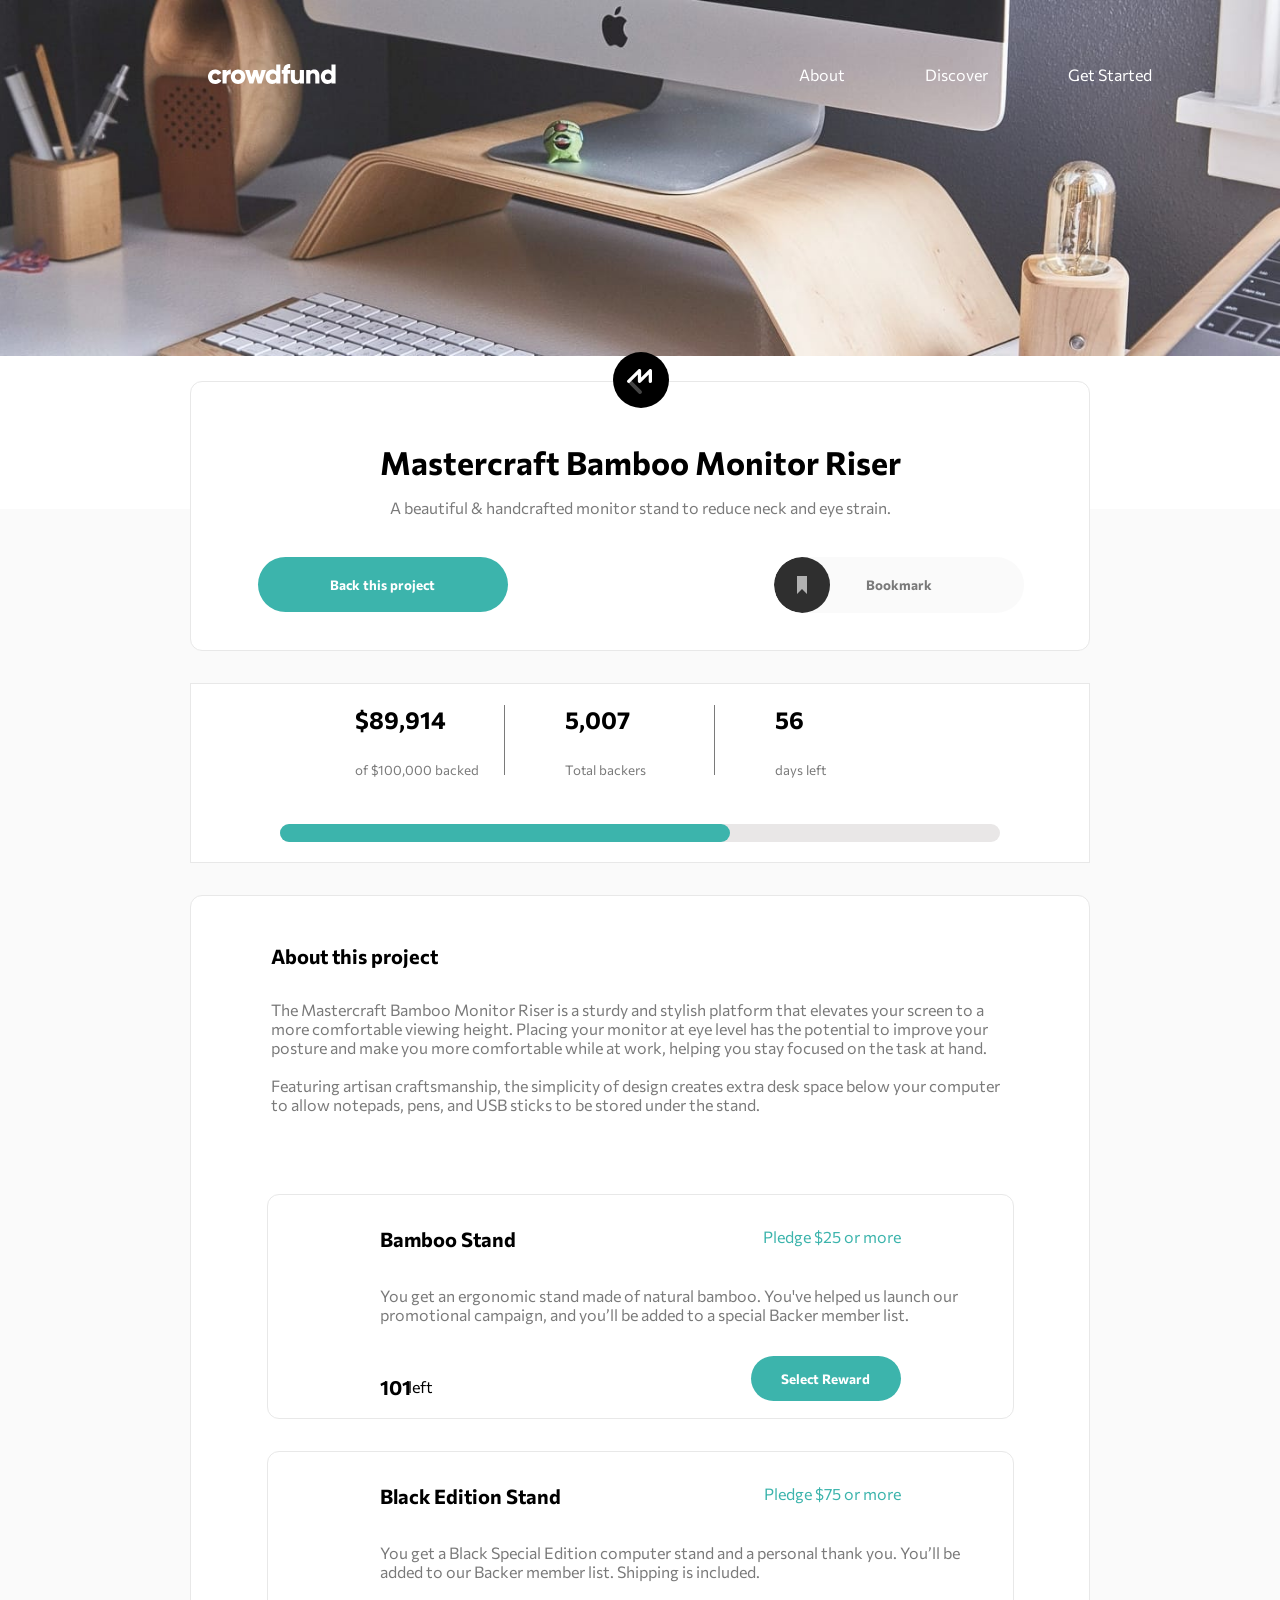
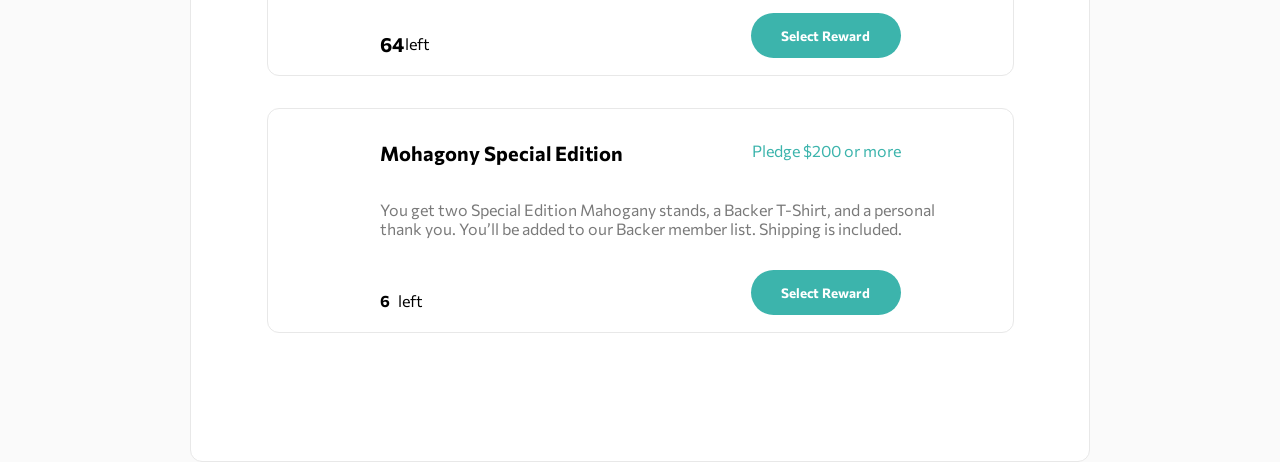
==== index.html @ b6f15d2f "update" ====
<!DOCTYPE html>
<html lang="en">
	<head>
		<meta charset="UTF-8" />
		<meta charset="UTF-8" />
		<meta http-equiv="X-UA-Compatible" content="IE=edge" />
		<meta name="viewport" content="width=device-width, initial-scale=1.0" />
		<link rel="stylesheet" href="style.css" />
		<link rel="preconnect" href="https://fonts.googleapis.com" />
		<link rel="preconnect" href="https://fonts.gstatic.com" crossorigin />
		<link
			href="https://fonts.googleapis.com/css2?family=Commissioner:wght@400;500;700&family=Dancing+Script&family=Epilogue:wght@100;500;700&family=Fraunces:opsz,wght@9..144,700&family=Great+Vibes&family=Josefin+Sans:wght@300;400;600&family=Kumbh+Sans:wght@400;700&family=Libre+Franklin:wght@300;600;700&family=Montserrat:wght@500;700&family=Open+Sans:ital,wght@1,300&family=Outfit:wght@400;700&family=Overpass:wght@400;700&family=Playfair+Display&family=Quicksand:wght@300&family=Space+Grotesk:wght@300;500&display=swap"
			rel="stylesheet"
		/>
		<link
			rel="icon"
			type="image/png"
			sizes="32x32"
			href="./images/favicon-32x32.png"
		/>

		<title>Frontend Mentor | Crowdfunding product page</title>

		<!-- Feel free to remove these styles or customise in your own stylesheet 👍 -->
		<style>
			.attribution {
				font-size: 11px;
				text-align: center;
			}
			.attribution a {
				color: hsl(228, 45%, 44%);
			}
		</style>
	</head>
	<body>
		<header>
			<nav>
				<img src="images/logo.svg" alt="logo" />
				<ul>
					<li><a href="#about">About</a></li>
					<li><a href="#">Discover</a></li>
					<li><a href="#">Get Started</a></li>
				</ul>
			</nav>
		</header>
		<main class="container">
			<div class="topsquare">
				<div class="logo"></div>
				<h1>Mastercraft Bamboo Monitor Riser</h1>
				<p>
					A beautiful & handcrafted monitor stand to reduce neck and
					eye strain.
				</p>
				<div class="buttonstop">
					<input
						type="button"
						value="Back this project"
						class="topbtn"
					/>

					<span class="bookmarklogo"></span
					><input type="button" value="Bookmark" class="bookmark" />
				</div>
			</div>
			<div class="middlesquare">
				<div class="values">
					<h2 class="valueBacked">$89,914</h2>
					<p class="subvalue"><sub>of $100,000 backed</sub></p>
					<br />
					<h2 class="totalBackers">5,007</h2>
					<p class="totalsub"><sub>Total backers</sub></p>
					<br />
					<h2 class="daysLeft">56</h2>
					<p class="subdays"><sub>days left</sub></p>
					<br />
				</div>
				<div class="bar">
					<div class="progess"></div>
				</div>
			</div>
			<div class="mainbottom">
				<div class="aboutcl" id="about">
					<h3>About this project</h3>
					<p>
						The Mastercraft Bamboo Monitor Riser is a sturdy and
						stylish platform that elevates your screen to a more
						comfortable viewing height. Placing your monitor at eye
						level has the potential to improve your posture and make
						you more comfortable while at work, helping you stay
						focused on the task at hand.
					</p>
					<br />
					<p>
						Featuring artisan craftsmanship, the simplicity of
						design creates extra desk space below your computer to
						allow notepads, pens, and USB sticks to be stored under
						the stand.
					</p>
				</div>
				<div class="standblocks">
					<div class="bambo">
						<div class="navbambo">
							<h3>Bamboo Stand</h3>
							<p class="pledge">Pledge $25 or more</p>
						</div>
						<br />
						<div class="bambocontent">
							<p>
								You get an ergonomic stand made of natural
								bamboo. You've helped us launch our promotional
								campaign, and you’ll be added to a special
								Backer member list.
							</p>
						</div>
						<div class="bambolower">
							<p class="bamboNumber">101</p>
							<span>left</span>
							<input
								type="button"
								value="Select Reward"
								class="bamboBtn"
								id="bambobtn"
								
							/>
						</div>
					
					</div>
					<div class="blackedition">
						<div class="blacknav">
							<h3>Black Edition Stand</h3>
							<p class="pledge">Pledge $75 or more</p>
						</div>
						<br />
						<div class="blackcontent">
							<p>
								You get a Black Special Edition computer stand
								and a personal thank you. You’ll be added to our
								Backer member list. Shipping is included.
							</p>
						</div>
						<div class="blackinp">
							<p class="blackeditionNumber">64</p>
							<span>left</span>
							<input
								type="button"
								value="Select Reward"
								class="blackeditionBtn"
								id="blackbtn"
							/>
						</div>
					</div>
					<div class="mahoganyspecial">
						<div class="mohognaynav">
							<h3>Mohagony Special Edition</h3>
							<p class="pledge">Pledge $200 or more</p>
						</div>
						<br />
						<div class="mohganycontent">
							<p>
								You get two Special Edition Mahogany stands, a
								Backer T-Shirt, and a personal thank you. You’ll
								be added to our Backer member list. Shipping is
								included.
							</p>
						</div>
						<div class="mohahanynmb">
							<p class="mahoganyNumber">6</p>
							<span>left</span>
							<input
								type="button"
								value="Select Reward"
								class="mahoganyBtn"
								id="mohabtn"
							/>
						</div>
					</div>
				</div>
			</div>
		</main>
		<!-- Modal slection -->
		<div class="backthis">
			<div class="navback">
				<h3>Back this project</h3>
				<div class="closemodal"></div>
				<p>
					Back this project Want to support us in bringing Mastercraft
					Bamboo Monitor Riser out in the world?
				</p>
			</div>
			<form action="#">
			<div class="modal">
				<div class="noreward">
					<label for="noreward">
						<input type="checkbox" name="noreward" id="noreward" onclick="openInputs(this)"/>
						Pledge with no reward
					</label>
					<p>
						Choose to support us without a reward if you simply
						believe in our project. As a backer, you will be signed
						up to receive product updates via email.
					</p>
					<div class="lowerno">
						<p>Enter your pledge</p>
						<input
							type="text"
							class="pledgeLower"
							placeholder="$"
							
						/>
						<input
							type="button"
							value="Continue"
							class="continue"
						/>
						
					</div>
					<p class="errNo"></p>
					</div>
				<div class="bambostand" >
					<div class="topb">
						<label for="bambo">
							<input
								type="checkbox"
								name="bambo"
								id="bambo"
								onclick="openInputs(this)"
							/>Bamboo Stand
							<span class="pledgemodal"> Pledge $25 or more</span>
						</label>
						<p class="bamboNumberModal">101</p>
						<span>left</span>
					</div>
					<p class="bmb">
						You get an ergonomic stand made of natural bamboo.
						You've helped us launch our promotional campaign, and
						you’ll be added to a special Backer member list.
					</p>
					<div class="bamboinpmodal">
						<p>Enter your pledge</p>
						<input
							type="text"
							class="pledgeBambo"
							placeholder="$"
						/>
						<input
							type="button"
							value="Continue"
							class="continue"
						/>
					</div>
					<p class="errBambo"></p>
				</div>
				<div class="blackedit">
					<div class="topblack">
						<label for="black">
							<input
								type="checkbox"
								name="black"
								id="black"
								onclick="openInputs(this)"
							/>Black Edition Stand
							<span class="pledgemodal"> Pledge $75 or more</span>
						</label>
						<p class="blackeditionNumberModal">64</p>
						<span>left</span>
					</div>
					<p class="spc">
						You get a Black Special Edition computer stand and a
						personal thank you. You’ll be added to our Backer member
						list. Shipping is included.
					</p>

					<div class="inpblackmodal">
						<hr>
						<p>Enter your pledge</p>
						<input
							type="text"
							class="pledgeBlack"
							placeholder="$"
						
							
						/>
						<input
							type="button"
							value="Continue"
							class="continue"
						/>
					</div>
					<p class="errBlack"></p>
				</div>
				<div class="mahoganymodal" id="scrollmhg">
					<div class="mahoganytop">
						<label for="mahogany">
							
							<input
								type="checkbox"
								name="mahogany"
								id="mahogany"
								onclick="openInputs(this)"
							/>Mohagony Special Edition
							<span class="pledgemodal">
								Pledge $200 or more</span
							>
						</label>
						<p class="mahoganModalNumber" >6</p>
						<span>left</span>
					</div>
					<p class="mhm">
						You get two Special Edition Mahogany stands, a Backer
						T-Shirt, and a personal thank you. You’ll be added to
						our Backer member list. Shipping is included.
					</p>
					<div class="inpmohagony" >
						<p>Enter your pledge</p>
						<input
							type="text"
							class="pledgeMohagony"
							placeholder="$"
							
						/>
						<input
							type="button"
							value="Continue"
							class="continue"
						/>
					</div>
					<p class="erorMoha"></p>
					</form>
				</div>
			</div>
		</div>
		<!-- success modal -->
		<div class="mainthanks">
			<div class="imgthanks"></div>
			<div class="content">
				<h3>Thanks for your support!</h3>
				<p>Your pledge brings us one step closer to
					sharing Mastercraft Bamboo Monitor Riser worldwide. You will get an
					email once our campaign is completed.</p>
				<input type="button" value="Got It" class="gotIt">
			</div>

		<script src="script.js"></script>
	</body>
</html>
---- style.css ----
* {
	box-sizing: border-box;
	padding: 0;
	margin: 0;
	font-family: "Commissioner", sans-serif;
}
body {
	font-size: 16px;
}
html {
	scroll-behavior: smooth;
}
header {
	background-image: url(images/image-hero-desktop.jpg);
	background-size: contain;
	background-repeat: no-repeat;
	height: 56.6vh;
	width: 100%;
}
nav {
	display: flex;
	align-items: center;
	justify-content: space-between;
}
nav ul {
	display: flex;
	margin-right: 3rem;
	list-style-type: none;
}
nav img {
	padding: 4rem 13rem;
}
nav a {
	text-decoration: none;
	margin-right: 5rem;
	text-decoration: none;
	color: hsl(0, 100%, 100%);
}
.container {
	display: flex;
	flex-direction: column;
	align-items: center;
	justify-content: center;
	width: 100%;
	height: 100%;
	background-color: hsl(0, 0%, 98%);
}
.topsquare {
	width: 100vh;
	height: 30vh;
	background-color: hsl(0, 100%, 100%);
	margin-top: -8rem;
	border-radius: 12px;
	text-align: center;
	border: 1px solid hsl(0, 0%, 91%);
}
.topsquare h1 {
	margin-top: 2rem;
}
.topsquare p {
	color: hsl(0, 0%, 48%);
	margin-top: 1rem;
}
.logo {
	background: url(images/logo-mastercraft.svg) no-repeat center center;
	height: 60px;
	width: 100vh;
	margin-top: -2rem;
}
.buttonstop {
	display: flex;
	align-items: center;
	justify-content: space-around;
	height: 15vh;
	width: 100vh;
}
.topbtn {
	width: 250px;
	height: 55px;
	border-radius: 300px;
	background-color: hsl(176, 50%, 47%);
	color: hsl(0, 100%, 100%);
	border: none;
	font-weight: 700;
	cursor: pointer;
}
.bookmark {
	background-image: url(images/icon-bookmark.svg);
	background-repeat: no-repeat;
	width: 250px;
	height: 56px;
	border-radius: 300px;
	color: hsl(0, 0%, 48%);
	background-color: hsl(0, 0%, 98%);
	border: none;
	cursor: pointer;
	font-weight: 700;
}
.middlesquare {
	display: flex;
	align-items: center;
	justify-content: center;
	flex-direction: column;
	width: 100vh;
	height: 20vh;
	margin-top: 2rem;
	background-color: hsl(0, 100%, 100%);
	border: 1px solid hsl(0, 0%, 91%);
}
.values {
	display: grid;
	grid-template-columns: repeat(3, 1fr);
	grid-template-rows: repeat(2, 1fr);
	grid-column-gap: 60px;
}
.valueBacked {
	grid-area: 1 / 1 / 2 / 2;
	border-right: 1px solid hsl(0, 0%, 48%);
	height: 50px;
	width: 150px;
}
.subvalue {
	grid-area: 2 / 1 / 3 / 2;
	border-right: 1px solid hsl(0, 0%, 48%);
	height: 20px;
	width: 150px;
}
.totalBackers {
	grid-area: 1 / 2 / 2 / 3;
	border-right: 1px solid hsl(0, 0%, 48%);
	height: 50px;
	width: 150px;
}
.daysLeft {
	grid-area: 1 / 3 / 2 / 4;
	height: 20px;
	width: 150px;
}
.totalsub {
	grid-area: 2 / 2 / 3 / 3;
	border-right: 1px solid hsl(0, 0%, 48%);
	height: 20px;
	width: 150px;
}
.subdays {
	grid-area: 2 / 3 / 3 / 4;
}
.middlesquare h2 {
	font-weight: 700;
}
.middlesquare p {
	color: hsl(0, 0%, 48%);
	font-size: 400;
}
.bar {
	width: 80vh;
	background-color: hsl(0, 4%, 91%);
	height: 2vh;
	border-radius: 50px;
}
.progess {
	width: 50vh;
	height: 2vh;
	background-color: hsl(176, 50%, 47%);
	border-radius: 50px;
}

.mainbottom {
	width: 100vh;
	height: 100%;
	background-color: hsl(0, 100%, 100%);
	margin-top: 2rem;
	border-radius: 12px;
	border: 1px solid hsl(0, 0%, 91%);
	padding: 3rem 5rem;
}
.mainbottom h3 {
	font-weight: 700;
	margin-bottom: 2rem;
	font-size: 20px;
}
.aboutcl p {
	color: hsl(0, 0%, 48%);
}
.standblocks {
	display: flex;

	align-items: center;
	justify-content: center;
	flex-direction: column;
	padding: 5rem;
}
.pledge {
	color: hsl(176, 50%, 47%);
}
.navbambo {
	display: flex;
	flex-direction: row;
	align-content: center;
	justify-content: space-between;
	padding: 2rem 7rem;
	margin-bottom: -3rem;
}
.bambo {
	display: flex;
	flex-direction: column;
	border: 1px solid hsl(0, 0%, 91%);
	width: 83vh;
	height: 25vh;
	border-radius: 12px;
}
.bambocontent p:nth-child(1) {
	color: hsl(0, 0%, 48%);
}
.bambocontent {
	display: flex;
	align-items: center;
	justify-content: center;
	width: 80%;
	margin-left: 7rem;
}
.bambolower {
	display: flex;
	flex-direction: row;
	align-content: center;
	align-items: center;
	justify-content: space-between;
	padding: 2rem 7rem;
}
.bamboNumber,
.blackeditionNumber,
.blackeditionNumberModal,
.mahoganyNumberM,
.bamboNumberModal {
	font-size: 20px;
	font-weight: 700;
}
.bamboBtn {
	width: 150px;
	height: 45px;
	border-radius: 300px;
	background-color: hsl(176, 50%, 47%);
	color: hsl(0, 100%, 100%);
	border: none;
	font-weight: 700;
	cursor: pointer;
	margin-bottom: 1rem;
}
.bambo span {
	font-weight: 400;
	margin-left: -20rem;
}
.blackedition {
	display: flex;
	flex-direction: column;
	border: 1px solid hsl(0, 0%, 91%);
	width: 83vh;
	height: 25vh;
	border-radius: 12px;
	margin-top: 2rem;
}
.blacknav {
	display: flex;
	flex-direction: row;
	align-content: center;
	justify-content: space-between;
	padding: 2rem 7rem;
	margin-bottom: -3rem;
}
.blackcontent {
	display: flex;
	align-items: center;
	justify-content: center;
	align-content: center;
	width: 80%;
	margin-left: 7rem;
}
.blackcontent p:nth-child(1) {
	color: hsl(0, 0%, 48%);
}
.blackinp {
	display: flex;
	flex-direction: row;
	align-content: center;
	align-items: center;
	justify-content: space-between;
	padding: 2rem 7rem;
}
.blackinp span {
	margin-left: -20rem;
}
.blackeditionBtn {
	width: 150px;
	height: 45px;
	border-radius: 300px;
	background-color: hsl(176, 50%, 47%);
	color: hsl(0, 100%, 100%);
	border: none;
	font-weight: 700;
	cursor: pointer;
	margin-bottom: 1rem;
}
.mahoganyspecial {
	display: flex;
	flex-direction: column;
	border: 1px solid hsl(0, 0%, 91%);
	width: 83vh;
	height: 25vh;
	border-radius: 12px;
	margin-top: 2rem;
}
.mohognaynav {
	display: flex;
	flex-direction: row;
	align-content: center;
	justify-content: space-between;
	padding: 2rem 7rem;
	margin-bottom: -3rem;
}
.mohganycontent {
	display: flex;
	align-items: center;
	justify-content: center;
	align-content: center;
	width: 80%;
	margin-left: 7rem;
}
.mohganycontent p:nth-child(1) {
	color: hsl(0, 0%, 48%);
}
.mohahanynmb {
	display: flex;
	flex-direction: row;
	align-content: center;
	align-items: center;
	justify-content: space-between;
	padding: 2rem 7rem;
}
.mahoganyBtn {
	width: 150px;
	height: 45px;
	border-radius: 300px;
	background-color: hsl(176, 50%, 47%);
	color: hsl(0, 100%, 100%);
	border: none;
	font-weight: 700;
	cursor: pointer;
	margin-bottom: 1rem;
}
.mohahanynmb span {
	margin-left: -20rem;
}
/* MODAL SECTION */
.backthis {
	position: fixed;
	top: 10vh;
	left: 25%;
	width: 100vh;
	height: 80vh;
	margin: 0;
	padding: 3rem 1.5rem;
	overflow-y: scroll;
	outline: none;
	border: none;
	box-shadow: 0 0 3rem rgb(0 0 0 / 50%);
	z-index: 3;
	overflow-x: hidden;
	background-color: hsl(0, 100%, 100%);
	scrollbar-width: none;
	visibility: hidden;
	transform: scaleY(0);
	transition: 0.5s ease-in-out;
	border-radius: 20px;
}
.active {
	transform: scaleY(1);
	transition: 0.5s ease-in-out;
}

.backthis::-webkit-scrollbar {
	display: none;
}
.navback {
	display: flex;
	flex-direction: row;
	align-content: center;
	justify-content: space-between;
	flex-wrap: wrap;
	width: 100vh;
	padding: 2rem 5rem;
}
.navback p {
	color: hsl(0, 0%, 48%);
	margin-top: 1rem;
	font-size: 15px;
}
.closemodal {
	background-image: url(images/icon-close-modal.svg);
	background-repeat: no-repeat;
	width: 23px;
	background-size: contain;
	cursor: pointer;
	margin-top: -4rem;
	margin-right: -1rem;
}
.modal {
	display: flex;
	justify-content: center;
	align-items: center;
	flex-direction: column;
}
.noreward {
	display: flex;
	flex-direction: column;
	border: 1px solid hsl(0, 0%, 91%);
	width: 83vh;
	height: 23vh;
	border-radius: 12px;
	margin-top: 2rem;
	padding: 2rem 5rem;
}
.noreward label {
	cursor: pointer;
	color: hsl(0, 0%, 0%);
	font-weight: 700;
}
.noreward label:hover {
	color: hsl(176, 50%, 47%);
}
.noreward input[type="checkbox"]:hover {
	border: 1px solid hsl(176, 50%, 47%);
}
.noreward input[type="checkbox"] {
	width: 25px;
	height: 25px;
	margin-right: 3rem;
	margin-left: -3rem;
	background-color: white;
	border-radius: 50%;
	vertical-align: middle;
	border: 1px solid #ddd;
	appearance: none;
	-webkit-appearance: none;
	outline: none;
	cursor: pointer;
}
.noreward input[type="checkbox"]:checked {
	background-color: hsl(176, 50%, 47%);
	border: 6px solid hsl(0, 100%, 100%);
	outline: 1px solid hsl(0, 0%, 91%);
}
.noreward p {
	margin-left: 1.7rem;
	color: hsl(0, 0%, 48%);
	margin-top: 1rem;
	margin-bottom: 1rem;
}
.noreward input.continue {
	width: 150px;
	height: 45px;
	border-radius: 300px;
	background-color: hsl(176, 50%, 47%);
	color: hsl(0, 100%, 100%);
	border: none;
	font-weight: 700;
	cursor: pointer;
}
.bambostand {
	display: flex;
	flex-direction: column;
	border: 1px solid hsl(0, 0%, 91%);
	width: 83vh;
	height: 20vh;
	border-radius: 12px;
	margin-top: 2rem;
	animation-name: slide;
	animation-delay: 0.5s;
	animation-timing-function: ease-out;
}
.bmb {
	margin-left: 9rem;
	margin-right: 3rem;
}

.lowerno {
	display: none;
	align-items: center;
	justify-content: space-around;
	border-top: 1px solid hsl(0, 0%, 91%);
	margin-left: -5rem;
	margin-right: -5rem;
}
.bambostand label {
	cursor: pointer;
	color: hsl(0, 0%, 0%);
	font-weight: 700;
	margin-right: 11rem;
}
.bambostand label:hover {
	color: hsl(176, 50%, 47%);
}
.bambostand input[type="checkbox"]:hover {
	border: 1px solid hsl(176, 50%, 47%);
}
.bambostand input[type="checkbox"] {
	width: 25px;
	height: 25px;
	margin-right: 3rem;
	margin-left: -3rem;
	background-color: white;
	border-radius: 50%;
	vertical-align: middle;
	border: 1px solid #ddd;
	appearance: none;
	-webkit-appearance: none;
	outline: none;
	cursor: pointer;
}
.bambostand input[type="checkbox"]:checked {
	background-color: hsl(176, 50%, 47%);
	border: 6px solid hsl(0, 100%, 100%);
	outline: 1px solid hsl(0, 0%, 91%);
}

.topb {
	display: flex;
	flex-direction: row;
	margin-bottom: 2rem;
	margin-left: 7rem;
	margin-top: 2rem;
}
.lowerbambo {
	display: flex;
	align-items: center;
	justify-content: space-around;
	border-top: 1px solid hsl(0, 0%, 91%);
	margin-left: -5rem;
	margin-right: -5rem;
}
.lowerbambo span {
	margin-left: -15rem;
}
.lowerbambo p {
}
.bambocon {
	color: hsl(0, 0%, 48%);
	margin-left: 1.5rem;
	margin-bottom: 1rem;
}
.pledgebambo {
	width: 50px;
	height: 45px;
}
.selectLowerBambo {
	width: 150px;
	height: 45px;
	border-radius: 300px;
	background-color: hsl(176, 50%, 47%);
	color: hsl(0, 100%, 100%);
	border: none;
	font-weight: 700;
	cursor: pointer;
	margin-top: 1rem;
	margin-right: -6rem;
}
.pledgemodal {
	color: hsl(176, 50%, 47%);
	margin-left: 3rem;
}
.bamboinpmodal {
	display: none;
	align-items: center;
	justify-content: space-between;
	margin-top: 1rem;
	padding: 1rem 2rem;
	border-top: 1px solid hsl(0, 0%, 91%);
	transition: 0.5s ease-in-out;
}
.continue {
	width: 130px;
	height: 45px;
	border-radius: 300px;
	background-color: hsl(176, 50%, 47%);
	color: hsl(0, 100%, 100%);
	border: none;
	font-weight: 700;
	cursor: pointer;
}
.pledgeBambo {
	width: 110px;
	height: 45px;
	border-radius: 300px;
	color: hsl(0, 0%, 0%);
	border: 1px solid hsl(0, 0%, 91%);
	margin-right: -20rem;
	font-weight: 700;
	cursor: pointer;
	padding-left: 1rem;
}
.pledgeBambo::placeholder {
	padding-left: 1rem;
}
.blackedit {
	display: flex;
	flex-direction: column;
	border: 1px solid hsl(0, 0%, 91%);
	width: 83vh;
	height: 20vh;
	border-radius: 12px;
	margin-top: 2rem;
}
.spc {
	margin-left: 9rem;
	margin-right: 6rem;
}
.topblack {
	display: flex;
	flex-direction: row;
	margin-bottom: 2rem;
	margin-left: 7rem;
	margin-top: 2rem;
}
.blackedit label {
	cursor: pointer;
	color: hsl(0, 0%, 0%);
	font-weight: 700;
	margin-right: 11rem;
}
.blackedit label:hover {
	color: hsl(176, 50%, 47%);
}
.blackedit input[type="checkbox"]:hover {
	border: 1px solid hsl(176, 50%, 47%);
}
.blackedit input[type="checkbox"] {
	width: 25px;
	height: 25px;
	margin-right: 3rem;
	margin-left: -3rem;
	background-color: white;
	border-radius: 50%;
	vertical-align: middle;
	border: 1px solid #ddd;
	appearance: none;
	-webkit-appearance: none;
	outline: none;
	cursor: pointer;
}
.blackedit input[type="checkbox"]:checked {
	background-color: hsl(176, 50%, 47%);
	border: 6px solid hsl(0, 100%, 100%);
	outline: 1px solid hsl(0, 0%, 91%);
}
.inpblackmodal {
	display: none;
	align-items: center;
	justify-content: space-between;
	margin-top: 1rem;
	padding: 1rem 2rem;
	border-top: 1px solid hsl(0, 0%, 91%);
	margin-left: -16rem;
}
.pledgeBlack {
	width: 110px;
	height: 45px;
	border-radius: 300px;
	color: hsl(0, 0%, 0%);
	border: 1px solid hsl(0, 0%, 91%);
	margin-right: -10rem;
	font-weight: 700;
	cursor: pointer;
	padding-left: 1rem;
}
.pledgeMohagony {
	width: 110px;
	height: 45px;
	border-radius: 300px;
	color: hsl(0, 0%, 0%);
	border: 1px solid hsl(0, 0%, 91%);
	margin-right: -10rem;
	font-weight: 700;
	cursor: pointer;
	padding-left: 1rem;
}
.continue {
	width: 130px;
	height: 45px;
	border-radius: 300px;
	background-color: hsl(176, 50%, 47%);
	color: hsl(0, 100%, 100%);
	border: none;
	font-weight: 700;
	cursor: pointer;
}
.mhm {
	margin-left: 9rem;
	margin-right: 3rem;
}
.mahoganymodal {
	display: flex;
	flex-direction: column;
	border: 1px solid hsl(0, 0%, 91%);
	width: 83vh;
	height: 20vh;
	border-radius: 12px;
	margin-top: 2rem;
}
.mahoganytop {
	display: flex;
	flex-direction: row;
	margin-bottom: 2rem;
	margin-left: 7rem;
	margin-top: 2rem;
}
.mahoganymodal label {
	cursor: pointer;
	color: hsl(0, 0%, 0%);
	font-weight: 700;
	margin-right: 8rem;
}
.inpmohagony {
	display: none;
	align-items: center;
	justify-content: space-between;
	height: 330px;
	margin-top: 1rem;
	border-top: 1px solid hsl(0, 0%, 91%);
	padding: 1rem 5rem;
}
.mahoganymodal label:hover {
	color: hsl(176, 50%, 47%);
}
.mahoganymodal input[type="checkbox"]:hover {
	border: 1px solid hsl(176, 50%, 47%);
}
.mahoganymodal input[type="checkbox"] {
	width: 25px;
	height: 25px;
	margin-right: 3rem;
	margin-left: -3rem;
	background-color: white;
	border-radius: 50%;
	vertical-align: middle;
	border: 1px solid #ddd;
	appearance: none;
	-webkit-appearance: none;
	outline: none;
	cursor: pointer;
}
.mahoganymodal input[type="checkbox"]:checked {
	background-color: hsl(176, 50%, 47%);
	border: 6px solid hsl(0, 100%, 100%);
	outline: 1px solid hsl(0, 0%, 91%);
}
.mahoganyNumber {
	color: hsl(0, 0%, 0%);
	font-weight: 700;
}
.errBambo,
.errBlack,
.errMoha {
	color: hsl(0, 100%, 48%);
	font-size: 13px;
	margin-top: -1rem;
	margin-left: 2rem;
}
.errorInp {
	border: 1px solid hsl(0, 100%, 48%);
}
/* success modal */
.mainthanks {
	display: flex;
	align-items: center;
	justify-content: center;
	flex-direction: column;
	text-align: center;
	position: fixed;
	top: 30vh;
	left: 40%;
	width: 45vh;
	height: 40vh;
	margin: 0;
	padding: 3rem 1.5rem;
	outline: none;
	border: none;
	box-shadow: 0 0 3rem rgb(0 0 0 / 50%);
	z-index: 3;
	overflow-x: hidden;
	background-color: hsl(0, 100%, 100%);
	visibility: visible;
	transform: scaleY(0);
	transition: 0.5s ease-in-out;
	border-radius: 20px;
}
.mainactiv {
	transform: scaleY(1);
	transition: 0.5s ease-in-out;
}
.content p {
	color: hsl(0, 0%, 48%);
	margin-top: 1rem;
}
.imgthanks {
	background-image: url(images/icon-check.svg);
	background-repeat: no-repeat;
	width: 10vh;
	height: 10vh;
	margin-left: 2rem;
}
.gotIt {
	width: 130px;
	height: 45px;
	border-radius: 300px;
	background-color: hsl(176, 50%, 47%);
	color: hsl(0, 100%, 100%);
	border: none;
	font-weight: 700;
	margin-top: 3rem;
	cursor: pointer;
}
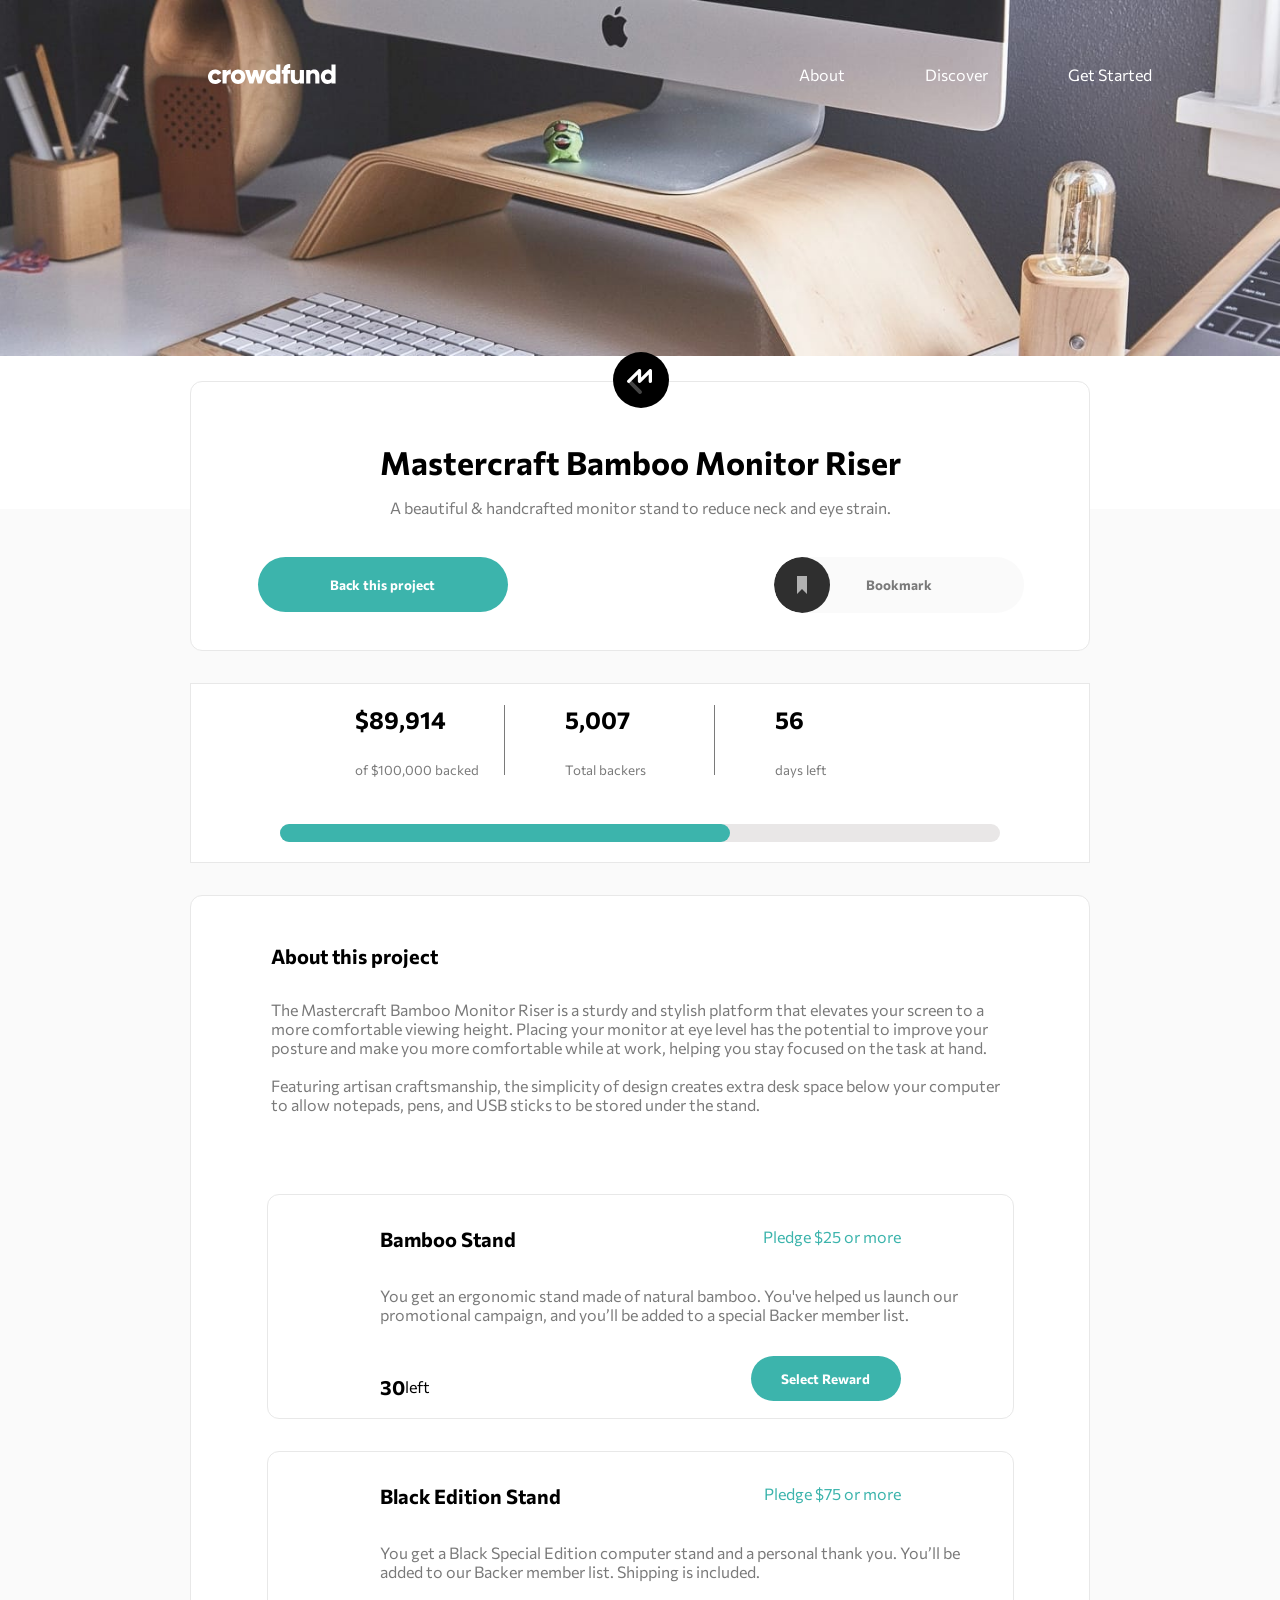
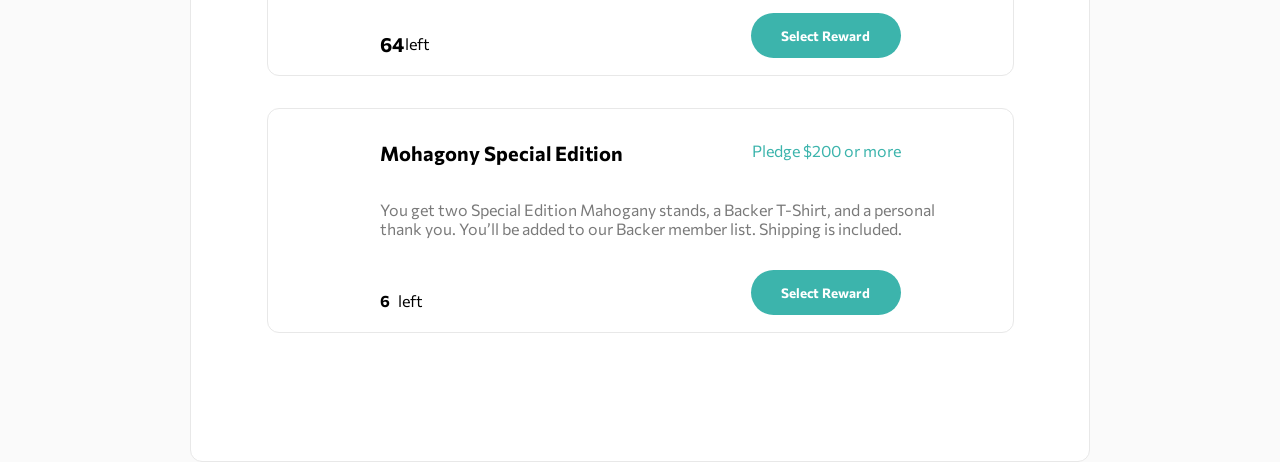
==== commit 74bc5a9c: "uptdate" ====
--- a/index.html
+++ b/index.html
@@ -113,7 +113,7 @@
 							</p>
 						</div>
 						<div class="bambolower">
-							<p class="bamboNumber">101</p>
+							<p class="bamboNumber">30</p>
 							<span>left</span>
 							<input
 								type="button"
@@ -149,7 +149,7 @@
 							/>
 						</div>
 					</div>
-					<div class="mahoganyspecial">
+					<div class="mahoganyspecial ">
 						<div class="mohognaynav">
 							<h3>Mohagony Special Edition</h3>
 							<p class="pledge">Pledge $200 or more</p>
@@ -227,7 +227,7 @@
 							/>Bamboo Stand
 							<span class="pledgemodal"> Pledge $25 or more</span>
 						</label>
-						<p class="bamboNumberModal">101</p>
+						<p class="bamboNumberModal">30</p>
 						<span>left</span>
 					</div>
 					<p class="bmb">
--- a/style.css
+++ b/style.css
@@ -349,6 +349,17 @@
 }
 .mohahanynmb span {
 	margin-left: -20rem;
+}
+.outoff {
+	color: hsl(0, 0%, 48%);
+	opacity: 0.6;
+}
+.outoff .pledge {
+	color: hsl(176, 72%, 28%);
+}
+.outoff input[type="button"] {
+	pointer-events: none;
+	background-color: hsl(0, 0%, 48%);
 }
 /* MODAL SECTION */
 .backthis {
@@ -540,8 +551,8 @@
 .lowerbambo span {
 	margin-left: -15rem;
 }
-.lowerbambo p {
-}
+/* .lowerbambo p {
+} */
 .bambocon {
 	color: hsl(0, 0%, 48%);
 	margin-left: 1.5rem;
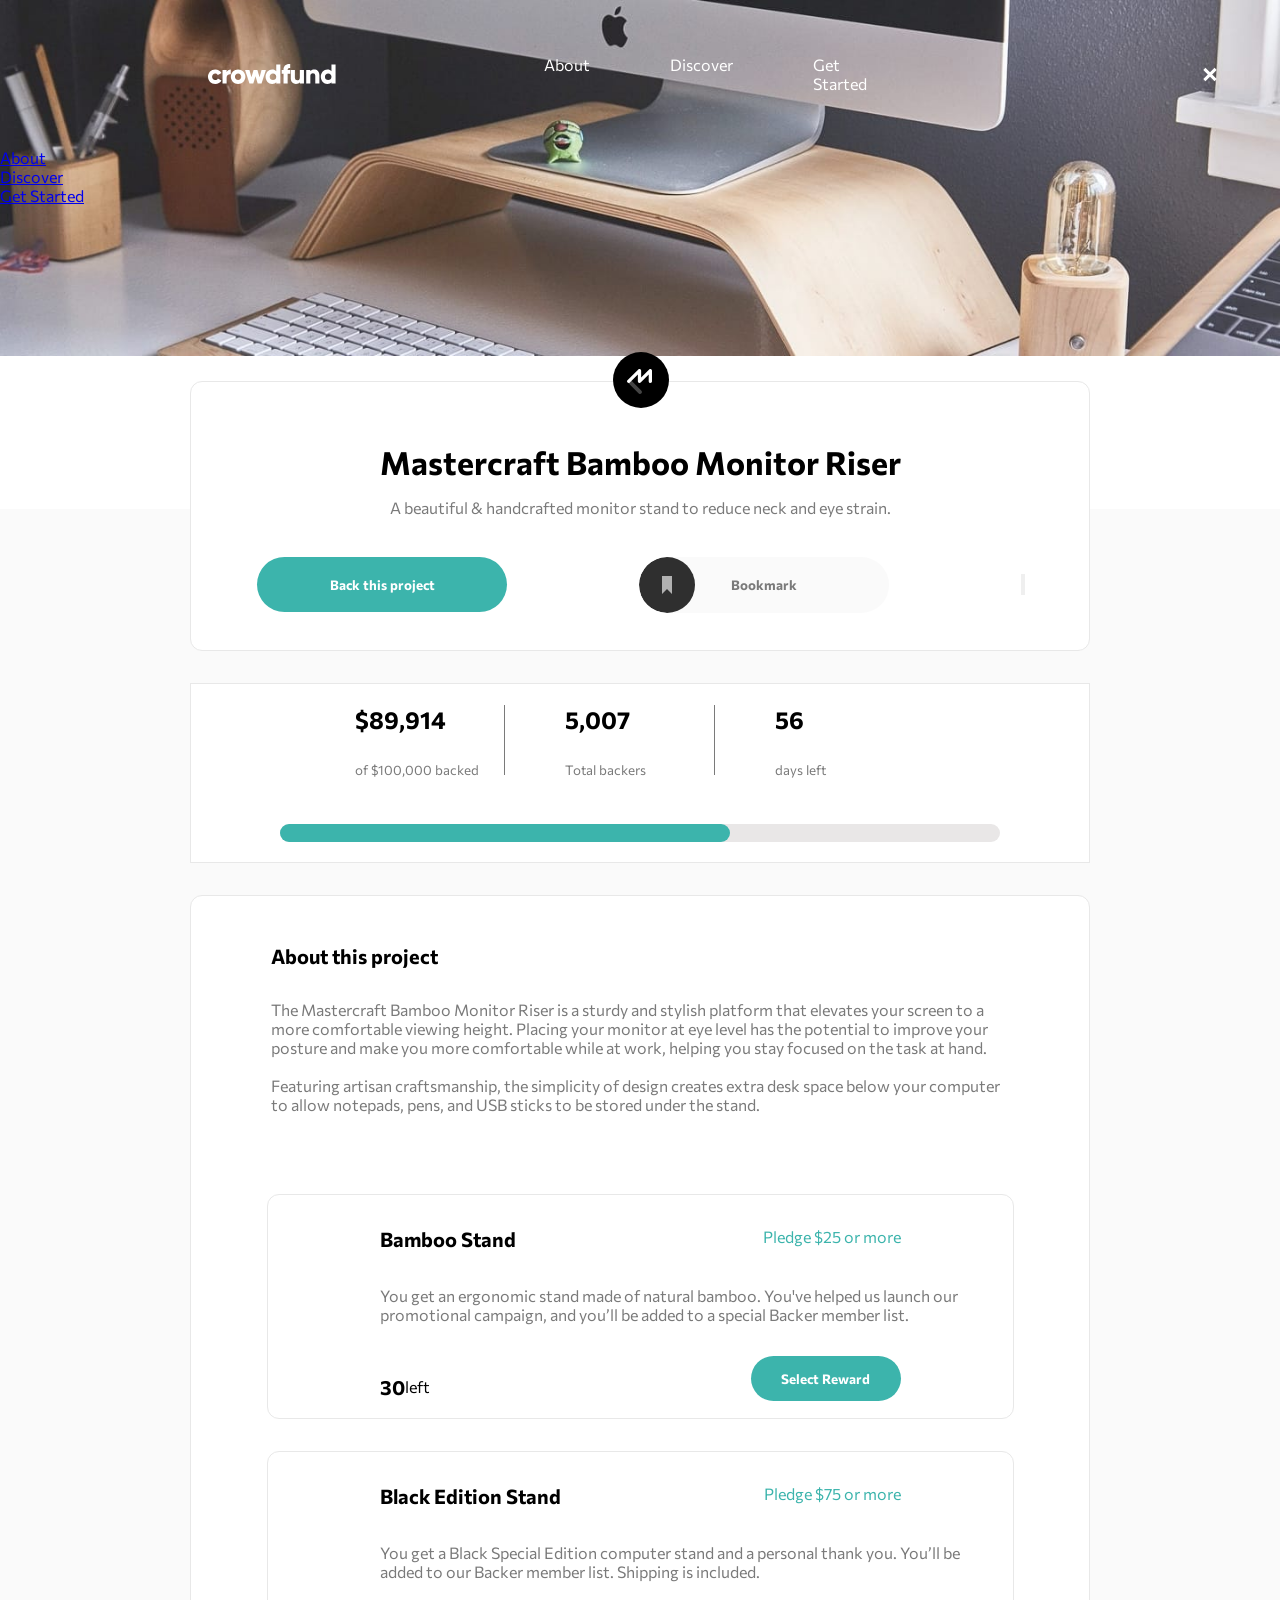
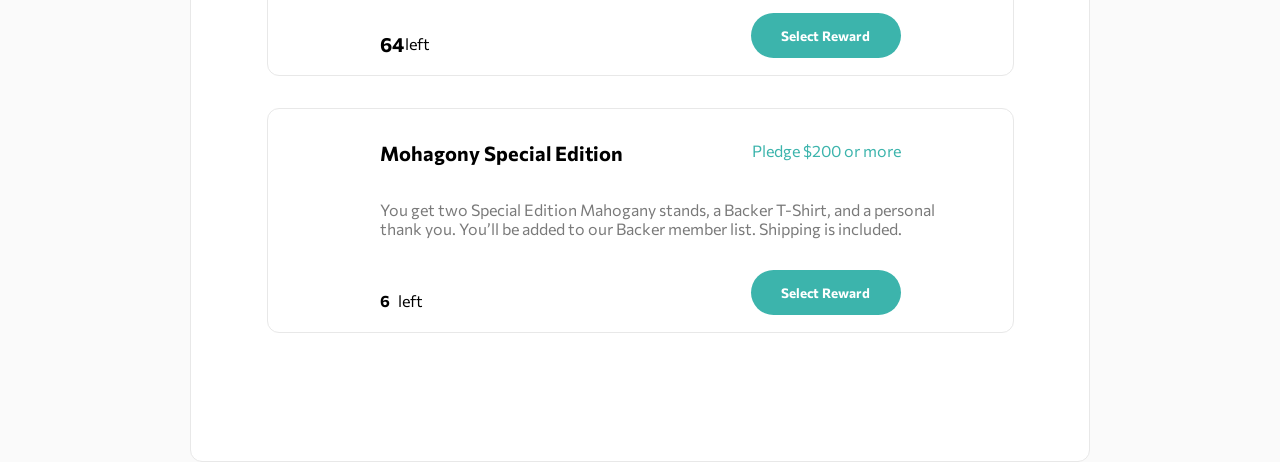
==== commit d365b71f: "update" ====
--- a/index.html
+++ b/index.html
@@ -41,8 +41,18 @@
 					<li><a href="#">Discover</a></li>
 					<li><a href="#">Get Started</a></li>
 				</ul>
+			<img src="images/icon-close-menu.svg" class='closeMobile' alt="" srcset="">
+			<img src="images/icon-hamburger.svg" class='openMobile' alt="" srcset="">
 			</nav>
+			<div class="menumobile">
+				<ul>
+					<li><a href="#about">About</a></li>
+					<li><a href="#">Discover</a></li>
+					<li><a href="#">Get Started</a></li>
+				</ul>
+			</div>
 		</header>
+
 		<main class="container">
 			<div class="topsquare">
 				<div class="logo"></div>
@@ -58,8 +68,9 @@
 						class="topbtn"
 					/>
 
-					<span class="bookmarklogo"></span
-					><input type="button" value="Bookmark" class="bookmark" />
+					
+				<input type="button" value="Bookmark" class="bookmark " />
+				<input type="button" value="" class="bookmarkMob " />
 				</div>
 			</div>
 			<div class="middlesquare">
--- a/style.css
+++ b/style.css
@@ -95,6 +95,21 @@
 	border: none;
 	cursor: pointer;
 	font-weight: 700;
+	transition: 0.8s ease-in-out;
+}
+.bookmark.complete {
+	background-image: url(images/icon-bookmarkgreen.png);
+	background-repeat: no-repeat;
+	width: 250px;
+	height: 56px;
+	border-radius: 300px;
+	color: hsl(176, 72%, 28%);
+	background-color: hsl(0, 0%, 98%);
+	border: none;
+	cursor: pointer;
+	font-weight: 700;
+	transition: 1s ease-in-out;
+	transform: rotateY(360deg);
 }
 .middlesquare {
 	display: flex;
@@ -163,6 +178,7 @@
 	height: 2vh;
 	background-color: hsl(176, 50%, 47%);
 	border-radius: 50px;
+	transition: 0.5s ease-in-out;
 }
 
 .mainbottom {
@@ -829,3 +845,123 @@
 	margin-top: 3rem;
 	cursor: pointer;
 }
+@media screen and (max-width: 700px) {
+	header {
+		background-image: url(images/image-hero-mobile.jpg);
+		background-size: contain;
+		background-repeat: no-repeat;
+		height: 65vh;
+		width: 100%;
+	}
+	nav {
+		display: flex;
+		align-items: center;
+		width: 50vh;
+		justify-content: space-between;
+	}
+	nav img {
+		padding: 0rem 0rem;
+		margin-left: 1rem;
+		margin-right: -1rem;
+		margin-top: 3rem;
+	}
+
+	nav ul {
+		display: none;
+	}
+	.menumobile {
+		position: absolute;
+		display: none;
+		align-items: center;
+		justify-content: center;
+		background-color: hsl(0, 100%, 100%);
+		width: 70%;
+		height: 30%;
+		border-radius: 20px;
+		margin-left: 3.5rem;
+		margin-top: 2rem;
+		font-weight: 700;
+	}
+
+	.menumobile li {
+		list-style: none;
+		padding: 1.5em;
+		width: 39vh;
+		border-bottom: 1px solid hsl(0, 0%, 91%);
+	}
+	.menumobile a {
+		text-decoration: none;
+		color: black;
+	}
+	.openMobile {
+		display: none;
+	}
+	.topsquare {
+		width: 90%;
+		height: 40vh;
+		background-color: hsl(0, 100%, 100%);
+		margin-top: -10rem;
+		border-radius: 12px;
+		text-align: center;
+		border: 1px solid hsl(0, 0%, 91%);
+	}
+	.topsquare h1 {
+		margin-top: -2rem;
+	}
+	.logo {
+		background: url(images/logo-mastercraft.svg) no-repeat center center;
+		height: 45%;
+		width: 100%;
+		margin-top: -4rem;
+	}
+	.buttonstop {
+		display: flex;
+		align-items: center;
+		justify-content: space-around;
+		height: 15vh;
+		width: 100%;
+	}
+	.bookmark {
+		display: none;
+	}
+	.bookmarkMob {
+		background-image: url(images/icon-bookmark.svg);
+		background-repeat: no-repeat;
+		width: 100px;
+		height: 56px;
+		margin-left: 2rem;
+		border-radius: 300px;
+		color: hsl(0, 0%, 48%);
+		background-color: hsl(0, 0%, 100%);
+		border: none;
+		cursor: pointer;
+		font-weight: 700;
+		transition: 0.8s ease-in-out;
+	}
+	.topbtn {
+		width: 170px;
+		height: 55px;
+		border-radius: 300px;
+		background-color: hsl(176, 50%, 47%);
+		color: hsl(0, 100%, 100%);
+		border: none;
+		font-weight: 700;
+		cursor: pointer;
+		margin-left: 2rem;
+	}
+	.values {
+		display: flex;
+		flex-direction: column;
+	}
+	.middlesquare {
+		display: flex;
+		align-items: center;
+		justify-content: center;
+		flex-direction: column;
+		width: 90%;
+		height: 45vh;
+		margin-top: 2rem;
+		background-color: hsl(0, 100%, 100%);
+		border: 1px solid hsl(0, 0%, 91%);
+	}
+}
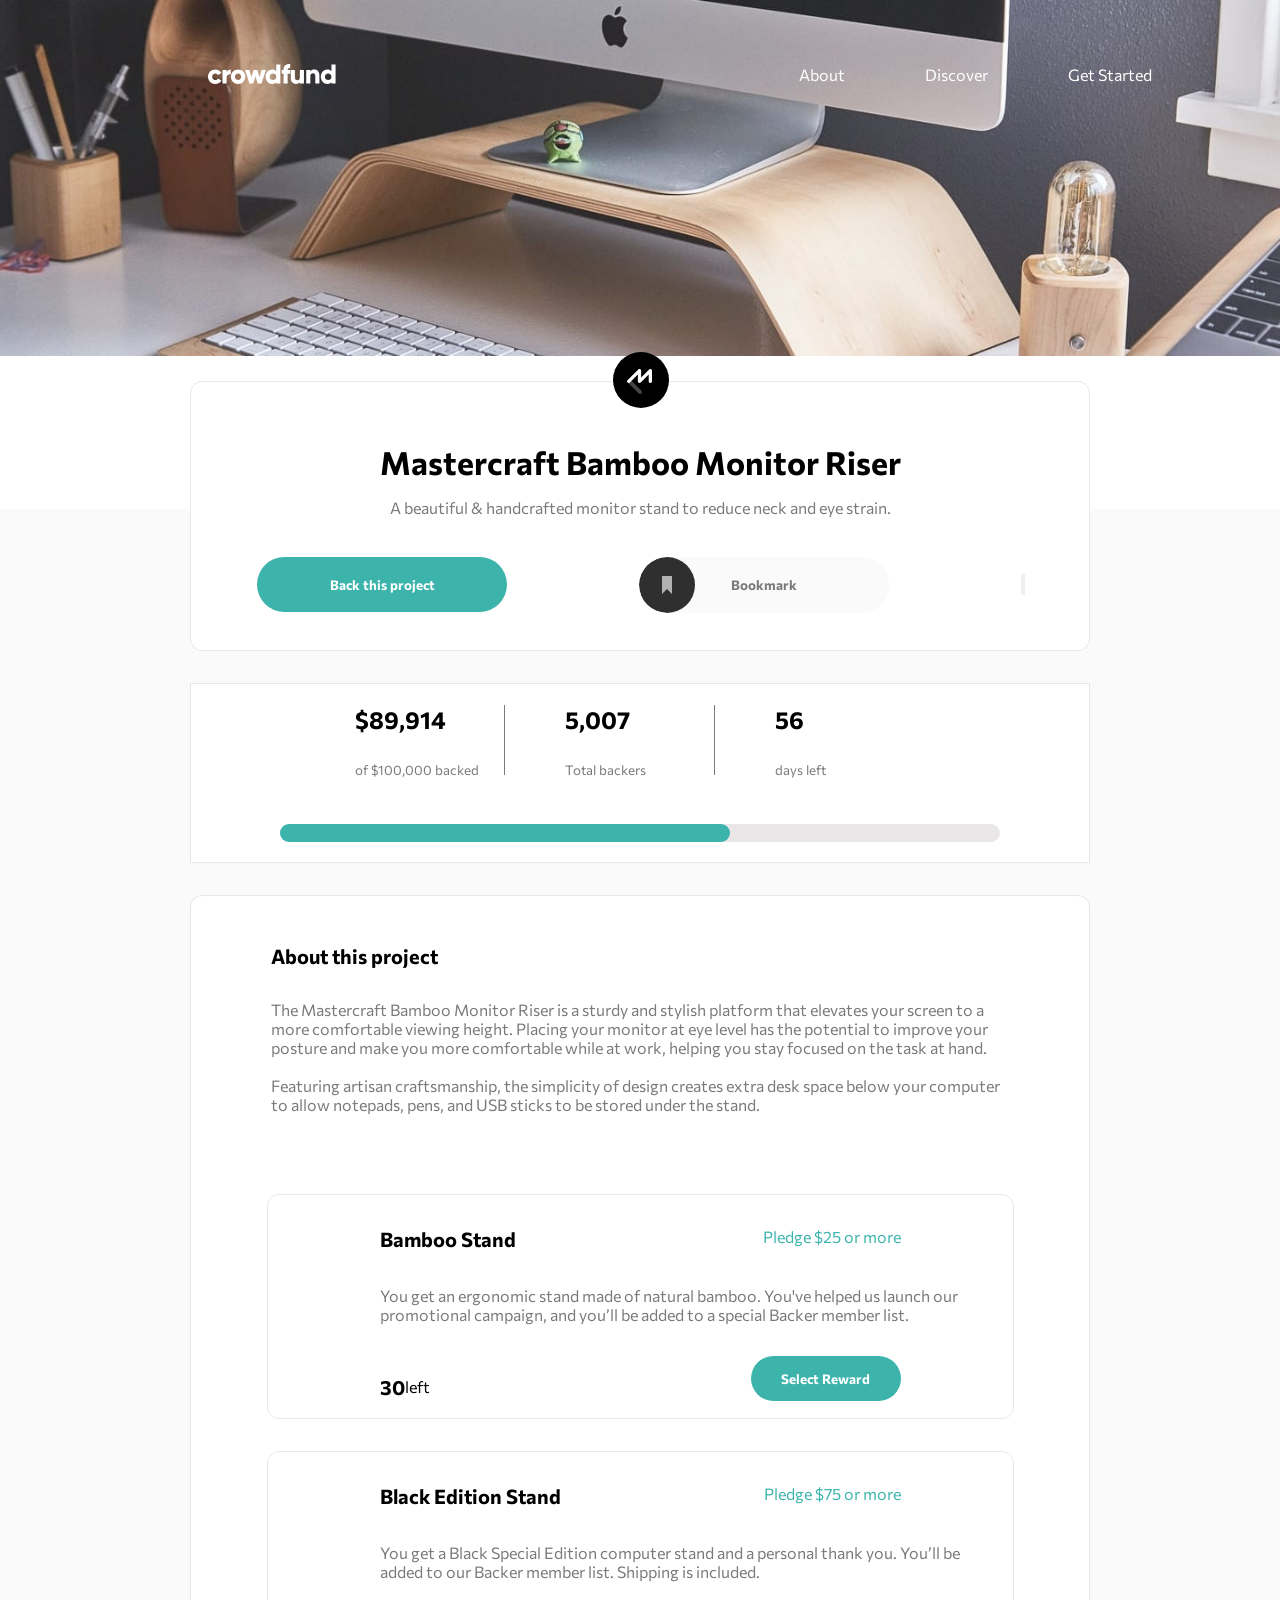
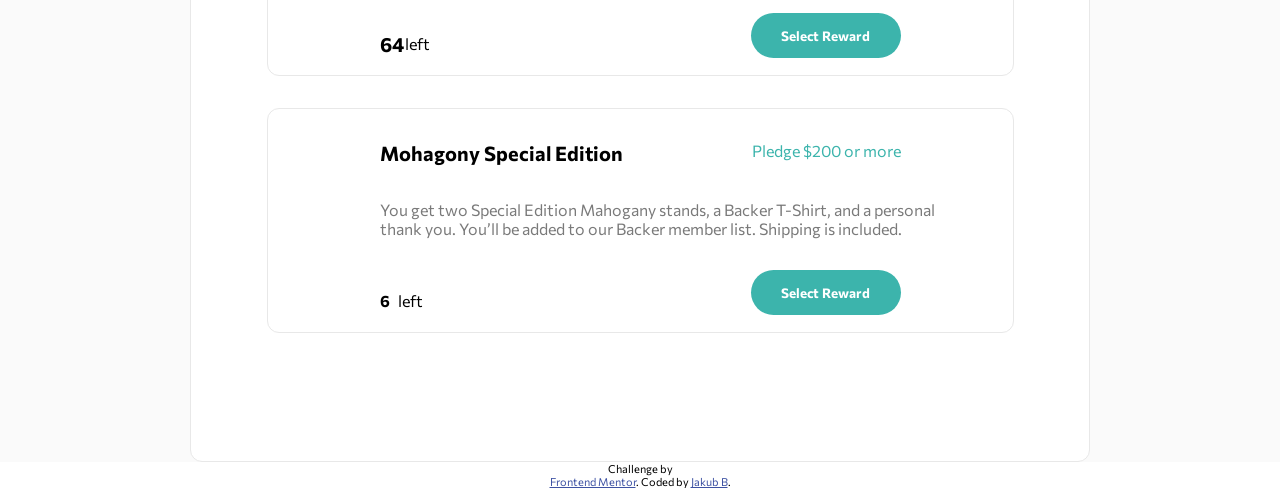
==== commit 02e6a8c4: "Update index.html" ====
--- a/index.html
+++ b/index.html
@@ -340,7 +340,14 @@
 				</div>
 			</div>
 		</div>
-		<!-- success modal -->
+		<div class="attribution">
+			<p>Challenge by</p>
+			<a
+				href="https://www.frontendmentor.io?ref=challenge"
+				target="_blank"
+				>Frontend Mentor</a
+			>. Coded by <a href="https://github.com/Koporson">Jakub B</a>.
+		</div>
 		<div class="mainthanks">
 			<div class="imgthanks"></div>
 			<div class="content">
@@ -349,7 +356,7 @@
 					sharing Mastercraft Bamboo Monitor Riser worldwide. You will get an
 					email once our campaign is completed.</p>
 				<input type="button" value="Got It" class="gotIt">
-			</div>
+				</div>
 
 		<script src="script.js"></script>
 	</body>
--- a/style.css
+++ b/style.css
@@ -497,7 +497,7 @@
 	flex-direction: column;
 	border: 1px solid hsl(0, 0%, 91%);
 	width: 83vh;
-	height: 20vh;
+	height: 25vh;
 	border-radius: 12px;
 	margin-top: 2rem;
 	animation-name: slide;
@@ -567,6 +567,9 @@
 .lowerbambo span {
 	margin-left: -15rem;
 }
+.menumobile {
+	display: none;
+}
 /* .lowerbambo p {
 } */
 .bambocon {
@@ -632,7 +635,7 @@
 	flex-direction: column;
 	border: 1px solid hsl(0, 0%, 91%);
 	width: 83vh;
-	height: 20vh;
+	height: 25vh;
 	border-radius: 12px;
 	margin-top: 2rem;
 }
@@ -728,7 +731,7 @@
 	flex-direction: column;
 	border: 1px solid hsl(0, 0%, 91%);
 	width: 83vh;
-	height: 20vh;
+	height: 25vh;
 	border-radius: 12px;
 	margin-top: 2rem;
 }
@@ -845,6 +848,12 @@
 	margin-top: 3rem;
 	cursor: pointer;
 }
+.closeMobile {
+	display: none;
+}
+.openMobile {
+	display: none;
+}
 @media screen and (max-width: 700px) {
 	header {
 		background-image: url(images/image-hero-mobile.jpg);
@@ -856,7 +865,7 @@
 	nav {
 		display: flex;
 		align-items: center;
-		width: 50vh;
+		width: 85%;
 		justify-content: space-between;
 	}
 	nav img {
@@ -881,6 +890,7 @@
 		margin-left: 3.5rem;
 		margin-top: 2rem;
 		font-weight: 700;
+		box-shadow: 2px -1px 2rem 20px rgb(0 0 0 / 50%);
 	}
 
 	.menumobile li {
@@ -894,7 +904,7 @@
 		color: black;
 	}
 	.openMobile {
-		display: none;
+		display: block;
 	}
 	.topsquare {
 		width: 90%;
@@ -938,6 +948,19 @@
 		font-weight: 700;
 		transition: 0.8s ease-in-out;
 	}
+	.bookmarkMob.complete {
+		background-image: url(images/icon-bookmarkgreen.png);
+		background-repeat: no-repeat;
+		width: 100px;
+		height: 56px;
+		border-radius: 300px;
+		color: hsl(176, 72%, 28%);
+		border: none;
+		cursor: pointer;
+		font-weight: 700;
+		transition: 1s ease-in-out;
+		transform: rotateY(360deg);
+	}
 	.topbtn {
 		width: 170px;
 		height: 55px;
@@ -952,6 +975,7 @@
 	.values {
 		display: flex;
 		flex-direction: column;
+		text-align: center;
 	}
 	.middlesquare {
 		display: flex;
@@ -959,9 +983,487 @@
 		justify-content: center;
 		flex-direction: column;
 		width: 90%;
-		height: 45vh;
+		height: 50vh;
 		margin-top: 2rem;
 		background-color: hsl(0, 100%, 100%);
 		border: 1px solid hsl(0, 0%, 91%);
-	}
-}
+		border-radius: 10px;
+	}
+	.valueBacked {
+		border-right: 0px solid white;
+		height: 50px;
+		width: 150px;
+	}
+	.subvalue {
+		border-right: 0px solid white;
+		border-bottom: 1px solid hsl(0, 0%, 91%);
+		height: 6vh;
+	}
+	.closeMobile {
+		display: none;
+	}
+	.openMobile {
+		display: block;
+	}
+	.totalsub {
+		border-right: 0px solid white;
+		border-bottom: 1px solid hsl(0, 0%, 91%);
+		height: 6vh;
+		width: 20vh;
+	}
+	.totalBackers {
+		grid-area: 1 / 2 / 2 / 3;
+		border-right: 0px solid hsl(0, 0%, 48%);
+		height: 50px;
+		width: 150px;
+	}
+	.bar {
+		width: 95%;
+		background-color: hsl(0, 4%, 91%);
+		height: 2vh;
+		border-radius: 50px;
+	}
+	.progess {
+		width: 10%;
+		height: 2vh;
+		background-color: hsl(176, 50%, 47%);
+		border-radius: 50px;
+		transition: 0.5s ease-in-out;
+	}
+	.mainbottom {
+		width: 90%;
+		height: 100%;
+		background-color: hsl(0, 100%, 100%);
+		margin-top: 2rem;
+		border-radius: 12px;
+		border: 1px solid hsl(0, 0%, 91%);
+		padding: 3rem 5rem;
+	}
+	.aboutcl {
+		width: 95%;
+	}
+	.navbambo {
+		display: flex;
+		flex-direction: column;
+		align-content: center;
+		justify-content: space-between;
+		padding: 0rem 1rem;
+		margin-bottom: -3rem;
+	}
+	.mainbottom h3 {
+		font-weight: 700;
+		margin-bottom: 1px;
+		font-size: 20px;
+	}
+	.bambo {
+		display: flex;
+		flex-direction: column;
+		border: 1px solid hsl(0, 0%, 91%);
+		width: auto;
+		height: 50%;
+		border-radius: 12px;
+		padding: 2rem 1rem;
+	}
+	.bambocontent {
+		display: flex;
+		align-items: center;
+		justify-content: center;
+		width: 100%;
+		margin-left: 1rem;
+		margin-top: 5rem;
+	}
+	.bambolower {
+		display: flex;
+		flex-direction: column;
+		align-items: center;
+		padding: 1rem 4rem;
+		align-content: center;
+		justify-content: space-around;
+	}
+	.bambo span {
+		font-weight: 400;
+		margin-left: 0rem;
+	}
+	.blackedition {
+		display: flex;
+		flex-direction: column;
+		border: 1px solid hsl(0, 0%, 91%);
+		width: auto;
+		height: 50%;
+		border-radius: 12px;
+		padding: 2rem 1rem;
+		margin-top: 2rem;
+	}
+	.blacknav {
+		display: flex;
+		flex-direction: column;
+		align-content: center;
+		justify-content: space-between;
+		padding: 0rem 1rem;
+		margin-bottom: -3rem;
+	}
+	.blackcontent {
+		display: flex;
+		align-items: center;
+		justify-content: center;
+		width: 100%;
+		margin-left: 1rem;
+		margin-top: 3rem;
+	}
+	.blackinp {
+		display: flex;
+		flex-direction: column;
+		align-items: center;
+		padding: 1rem 4rem;
+		align-content: center;
+		justify-content: space-around;
+	}
+	.blackinp span {
+		margin-left: 0rem;
+	}
+	.mahoganyspecial {
+		display: flex;
+		flex-direction: column;
+		border: 1px solid hsl(0, 0%, 91%);
+		width: auto;
+		height: 50%;
+		border-radius: 12px;
+		padding: 2rem 1rem;
+	}
+	.mohognaynav {
+		display: flex;
+		flex-direction: column;
+		align-content: center;
+		justify-content: space-between;
+		padding: 0rem 1rem;
+		margin-bottom: -3rem;
+	}
+	.mohganycontent {
+		display: flex;
+		align-items: center;
+		justify-content: center;
+		width: 100%;
+		margin-left: 1rem;
+		margin-top: 3rem;
+	}
+	.mohahanynmb {
+		display: flex;
+		flex-direction: column;
+		align-items: center;
+		padding: 1rem 4rem;
+		align-content: center;
+		justify-content: space-around;
+	}
+	.mohahanynmb span {
+		margin-left: 0rem;
+	}
+	/* mobile backthis */
+	.backthis {
+		position: fixed;
+		top: 10vh;
+		left: 2%;
+		width: 96%;
+		height: 80vh;
+		margin: 0;
+		padding: 3rem 1.5rem;
+		overflow-y: scroll;
+		outline: none;
+		border: none;
+		box-shadow: 0 0 3rem rgb(0 0 0 / 50%);
+		z-index: 3;
+		overflow-x: hidden;
+		background-color: hsl(0, 100%, 100%);
+		scrollbar-width: none;
+		visibility: hidden;
+		transform: scaleY(0);
+		transition: 0.5s ease-in-out;
+		border-radius: 20px;
+	}
+	.active {
+		transform: scaleY(1);
+		transition: 0.5s ease-in-out;
+	}
+	.closemodal {
+		background-image: url(images/icon-close-modal.svg);
+		background-repeat: no-repeat;
+		width: 23px;
+		background-size: contain;
+		cursor: pointer;
+		margin-top: -2rem;
+		margin-right: -1rem;
+	}
+	.navback {
+		display: flex;
+		flex-direction: row;
+		align-content: center;
+		justify-content: space-between;
+		flex-wrap: wrap;
+		width: 100%;
+		padding: 0rem;
+	}
+	.noreward {
+		display: flex;
+		flex-direction: column;
+		border: 1px solid hsl(0, 0%, 91%);
+		width: 100%;
+		height: 49vh;
+		border-radius: 12px;
+		margin-top: 2rem;
+		padding: 1rem 1rem;
+	}
+	.noreward input[type="checkbox"] {
+		width: 25px;
+		height: 25px;
+		margin-right: 3rem;
+		margin-left: 0rem;
+		background-color: white;
+		border-radius: 50%;
+		vertical-align: middle;
+		border: 1px solid #ddd;
+		appearance: none;
+		-webkit-appearance: none;
+		outline: none;
+		cursor: pointer;
+	}
+	.lowerno {
+		display: none;
+		align-items: center;
+		text-align: center;
+		justify-content: space-around;
+		border-top: 1px solid hsl(0, 0%, 91%);
+		margin-right: -5rem;
+		margin-left: 0rem;
+		width: 100%;
+		flex-direction: column;
+	}
+	.bamboNumber,
+	.blackeditionNumber,
+	.blackeditionNumberModal,
+	.mahoganyNumberM,
+	.bamboNumberModal {
+		font-size: 20px;
+		font-weight: 700;
+	}
+
+	.pledgeLower {
+		width: 110px;
+		height: 30px;
+		border-radius: 300px;
+		color: hsl(0, 0%, 0%);
+		border: 1px solid hsl(0, 0%, 91%);
+		margin-right: 0rem;
+		font-weight: 700;
+		cursor: pointer;
+		margin-bottom: 1rem;
+		padding-left: 1rem;
+	}
+	.noreward input.continue {
+		width: 150px;
+		height: 30px;
+		border-radius: 300px;
+		background-color: hsl(176, 50%, 47%);
+		color: hsl(0, 100%, 100%);
+		border: none;
+		font-weight: 700;
+		cursor: pointer;
+	}
+	.bambostand {
+		display: flex;
+		flex-direction: column;
+		border: 1px solid hsl(0, 0%, 91%);
+		width: 100%;
+		height: 100%;
+		border-radius: 12px;
+		margin-top: 2rem;
+		padding: 1rem 1rem;
+		animation-name: slide;
+		animation-delay: 0.5s;
+		animation-timing-function: ease-out;
+	}
+	.topb {
+		display: flex;
+		flex-direction: column;
+		text-align: center;
+		margin-bottom: 2rem;
+		margin-left: 3rem;
+		margin-top: 1rem;
+	}
+	.bambostand label {
+		cursor: pointer;
+		color: hsl(0, 0%, 0%);
+		font-weight: 700;
+		margin-right: 2rem;
+		margin-left: 0rem;
+	}
+	.bmb {
+		margin-left: 2rem;
+		margin-right: 0rem;
+		margin-bottom: 2rem;
+	}
+	.pledgemodal {
+		color: hsl(176, 50%, 47%);
+		margin-left: 1rem;
+	}
+	.bamboinpmodal {
+		display: none;
+		align-items: center;
+		justify-content: space-between;
+		margin-top: 1rem;
+		padding: 1rem 2rem;
+		border-top: 1px solid hsl(0, 0%, 91%);
+		transition: 0.5s ease-in-out;
+		flex-direction: column;
+	}
+	.pledgeBambo {
+		width: 110px;
+		height: 30px;
+		border-radius: 300px;
+		color: hsl(0, 0%, 0%);
+		border: 1px solid hsl(0, 0%, 91%);
+		margin-right: 0rem;
+		font-weight: 700;
+		cursor: pointer;
+		margin-bottom: 1rem;
+		padding-left: 1rem;
+	}
+	.blackedit {
+		display: flex;
+		flex-direction: column;
+		border: 1px solid hsl(0, 0%, 91%);
+		width: 100%;
+		height: 100%;
+		border-radius: 12px;
+		margin-top: 2rem;
+		padding: 1rem 1rem;
+		animation-name: slide;
+		animation-delay: 0.5s;
+		animation-timing-function: ease-out;
+	}
+	.topblack {
+		display: flex;
+		flex-direction: column;
+		text-align: center;
+		margin-bottom: 2rem;
+		margin-left: 3rem;
+		margin-top: 1rem;
+	}
+	.blackedit label {
+		cursor: pointer;
+		color: hsl(0, 0%, 0%);
+		font-weight: 700;
+		margin-right: 2rem;
+		margin-left: 0rem;
+	}
+	.spc {
+		margin-left: 2rem;
+		margin-right: -1rem;
+		margin-bottom: 2rem;
+	}
+	.inpblackmodal {
+		display: none;
+		align-items: center;
+		justify-content: space-between;
+		margin-top: 1rem;
+		margin-left: 2rem;
+		padding: 1rem 2rem;
+		border-top: 1px solid hsl(0, 0%, 91%);
+		transition: 0.5s ease-in-out;
+		flex-direction: column;
+	}
+	.pledgeBlack {
+		width: 110px;
+		height: 45px;
+		border-radius: 300px;
+		color: hsl(0, 0%, 0%);
+		border: 1px solid hsl(0, 0%, 91%);
+		margin-right: -10rem;
+		font-weight: 700;
+		cursor: pointer;
+		margin-left: -10rem;
+		padding-left: 1rem;
+	}
+	.mahoganymodal {
+		display: flex;
+		flex-direction: column;
+		border: 1px solid hsl(0, 0%, 91%);
+		width: 100%;
+		height: 100%;
+		border-radius: 12px;
+		margin-top: 2rem;
+		padding: 1rem 1rem;
+		animation-name: slide;
+		animation-delay: 0.5s;
+		animation-timing-function: ease-out;
+	}
+	.mahoganytop {
+		display: flex;
+		flex-direction: column;
+		text-align: center;
+		margin-bottom: 2rem;
+		margin-left: 3rem;
+		margin-top: 1rem;
+	}
+	.mahoganymodal label {
+		cursor: pointer;
+		color: hsl(0, 0%, 0%);
+		font-weight: 700;
+		margin-right: 0rem;
+		margin-left: 0rem;
+	}
+	.mhm {
+		margin-left: 2rem;
+		margin-right: -1rem;
+		margin-bottom: 2rem;
+	}
+	.inpmohagony {
+		display: none;
+		align-items: center;
+		justify-content: space-between;
+		height: 50%;
+		margin-top: 1rem;
+		margin-left: 2rem;
+		padding: 1rem 2rem;
+		border-top: 1px solid hsl(0, 0%, 91%);
+		transition: 0.5s ease-in-out;
+		flex-direction: column;
+	}
+	.pledgeMohagony {
+		width: 110px;
+		height: 45px;
+		border-radius: 300px;
+		color: hsl(0, 0%, 0%);
+		border: 1px solid hsl(0, 0%, 91%);
+		margin-right: 0rem;
+		font-weight: 700;
+		cursor: pointer;
+		padding-left: 1rem;
+	}
+	.mainthanks {
+		display: flex;
+		align-items: center;
+		justify-content: center;
+		flex-direction: column;
+		text-align: center;
+		position: fixed;
+		top: 30vh;
+		left: 15%;
+		width: 45vh;
+		height: 40vh;
+		margin: 0;
+		padding: 3rem 1.5rem;
+		outline: none;
+		border: none;
+		box-shadow: 0 0 3rem rgb(0 0 0 / 50%);
+		z-index: 3;
+		overflow-x: hidden;
+		background-color: hsl(0, 100%, 100%);
+		visibility: visible;
+		transform: scaleY(0);
+		transition: 0.5s ease-in-out;
+		border-radius: 20px;
+	}
+	.mainactiv {
+		transform: scaleY(1);
+		transition: 0.5s ease-in-out;
+	}
+}
